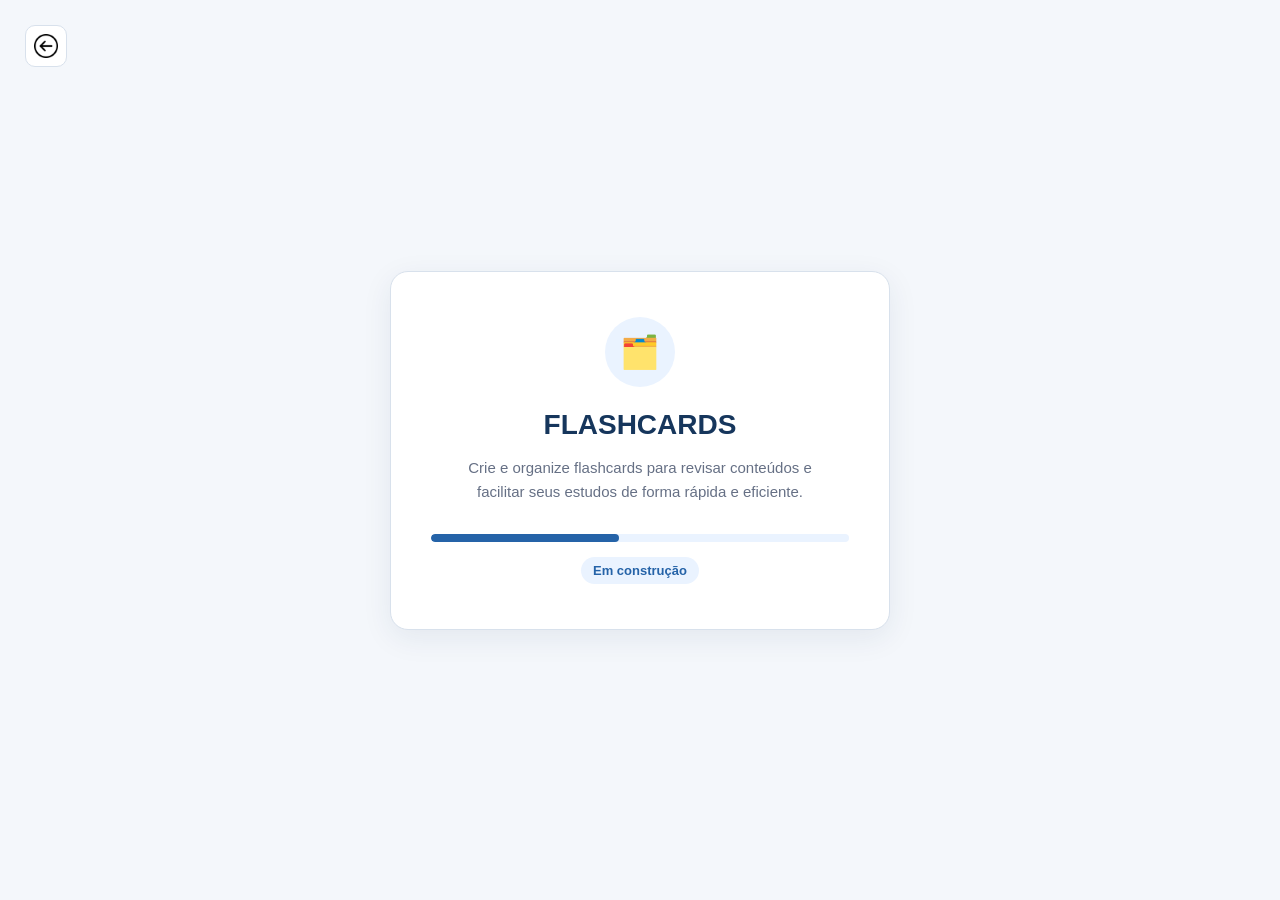
==== pages/flashcards.html @ f46c666d "Add files via upload" ====
<!DOCTYPE html>
<html lang="pt-br">

<head>
    <meta charset="UTF-8">
    <meta name="viewport" content="width=device-width, initial-scale=1.0">

    <title>Flashcards</title>

    <link rel="stylesheet" href="../style/workinprogress.css">
</head>

<body>

    <button id="voltar">
        <img src="../image/voltarbutton.png" alt="Voltar">
    </button>

    <main class="container">

        <section class="card">

            <div class="icone">🗂️</div>

            <h1>Flashcards</h1>

            <p>
                Crie e organize flashcards para revisar conteúdos
                e facilitar seus estudos de forma rápida e eficiente.
            </p>

            <div class="progresso">
                <div class="barra"></div>
            </div>

            <span class="status">Em construção</span>

        </section>

    </main>

    <script src="../scripts/workinprogress.js"></script>

</body>

</html>
---- style/workinprogress.css ----
:root {
    --azul-escuro: #16365c;
    --azul: #2563a8;
    --azul-claro: #eaf3ff;
    --texto: #1d2939;
    --texto-secundario: #667085;
    --borda: #d8e1ec;
    --fundo: #f4f7fb;
    --branco: #ffffff;
}

* {
    box-sizing: border-box;
    margin: 0;
    padding: 0;
}

body {
    min-height: 100vh;

    display: flex;
    flex-direction: column;

    background: var(--fundo);
    color: var(--texto);

    font-family: Arial, Helvetica, sans-serif;
}

/* BOTÃO VOLTAR */

#voltar {
    position: absolute;
    top: 25px;
    left: 25px;

    width: 42px;
    height: 42px;

    display: flex;
    align-items: center;
    justify-content: center;

    padding: 0;

    border: 1px solid var(--borda);
    border-radius: 10px;

    background: var(--branco);

    cursor: pointer;

    transition: 0.2s ease;
}

#voltar:hover {
    background: var(--azul-claro);
    border-color: var(--azul);
    transform: translateX(-2px);
}

#voltar img {
    width: 24px;
    height: 24px;

    object-fit: contain;
}

/* CONTAINER */

.container {
    flex: 1;

    display: flex;
    align-items: center;
    justify-content: center;

    padding: 30px;
}

/* CARD */

.card {
    width: 100%;
    max-width: 500px;

    padding: 45px 40px;

    text-align: center;

    background: var(--branco);

    border: 1px solid var(--borda);
    border-radius: 18px;

    box-shadow: 0 8px 30px rgba(22, 54, 92, 0.08);
}

/* ÍCONE */

.icone {
    width: 70px;
    height: 70px;

    display: flex;
    align-items: center;
    justify-content: center;

    margin: 0 auto 22px;

    border-radius: 50%;

    background: var(--azul-claro);

    font-size: 32px;
}

/* TÍTULO */

.card h1 {
    margin-bottom: 15px;

    color: var(--azul-escuro);

    font-size: 28px;
    font-weight: 700;
    text-transform: uppercase;
}

/* TEXTO */

.card p {
    max-width: 380px;

    margin: 0 auto;

    color: var(--texto-secundario);

    font-size: 15px;
    line-height: 1.6;
}

/* BARRA DE PROGRESSO */

.progresso {
    width: 100%;
    height: 8px;

    margin-top: 30px;

    overflow: hidden;

    border-radius: 10px;

    background: var(--azul-claro);
}

.barra {
    width: 45%;
    height: 100%;

    border-radius: 10px;

    background: var(--azul);
}

/* STATUS */

.status {
    display: inline-block;

    margin-top: 15px;

    padding: 6px 12px;

    border-radius: 20px;

    background: var(--azul-claro);
    color: var(--azul);

    font-size: 13px;
    font-weight: 600;
}

/* RESPONSIVIDADE */

@media (max-width: 600px) {

    #voltar {
        top: 15px;
        left: 15px;
    }

    .container {
        padding: 20px;
    }

    .card {
        padding: 35px 25px;
    }

    .card h1 {
        font-size: 23px;
    }

}
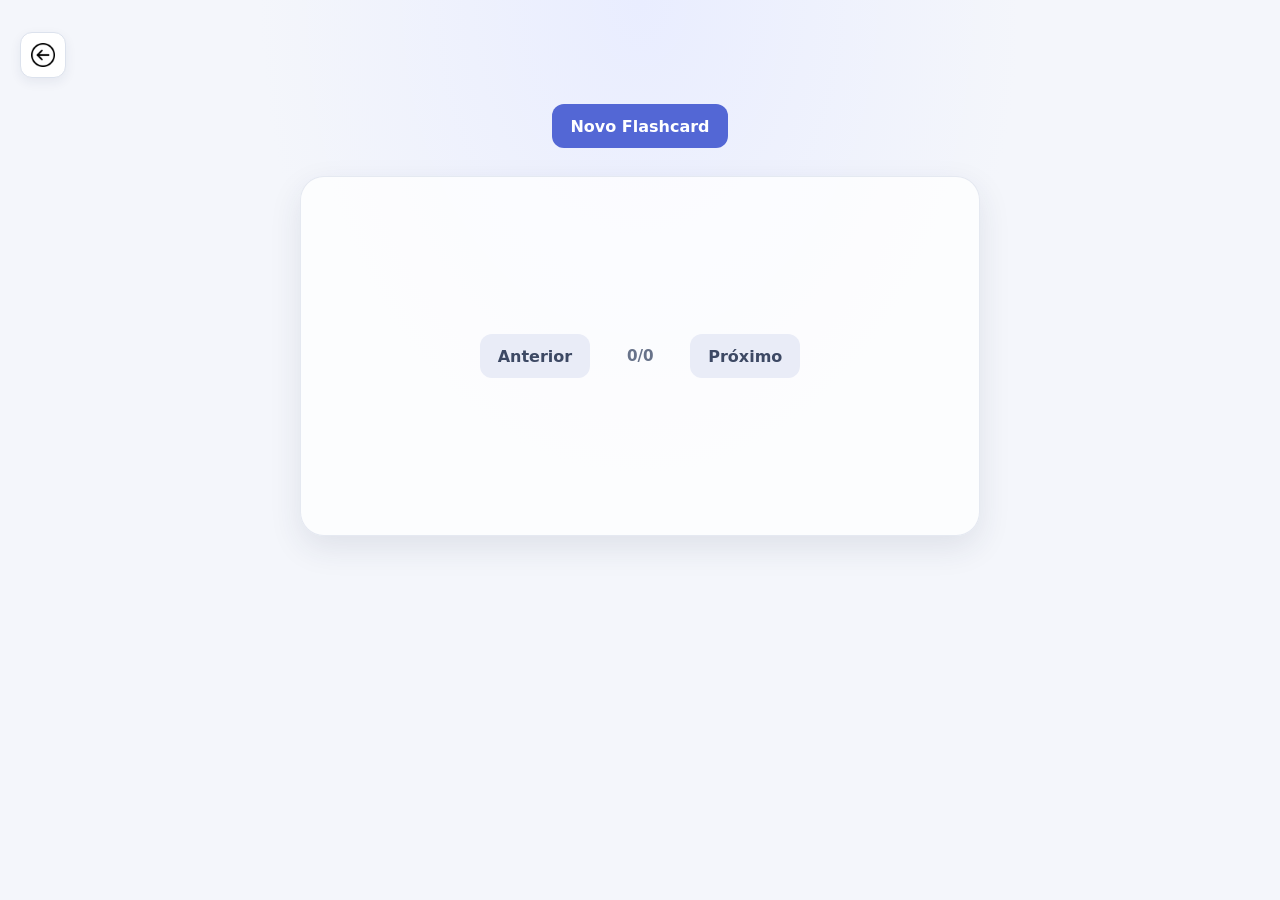
==== commit 082d9751: "Add files via upload" ====
--- a/pages/flashcards.html
+++ b/pages/flashcards.html
@@ -7,7 +7,7 @@
 
     <title>Flashcards</title>
 
-    <link rel="stylesheet" href="../style/workinprogress.css">
+    <link rel="stylesheet" href="../style/flashcards.css">
 </head>
 
 <body>
@@ -16,31 +16,28 @@
         <img src="../image/voltarbutton.png" alt="Voltar">
     </button>
 
-    <main class="container">
+    <button id="novoFlashcard">Novo Flashcard</button>
 
-        <section class="card">
+    <form id="formulario" hidden>
+        <input type="text" placeholder="Pergunta" id="pergunta" required>
+        <input type="text" placeholder="Resposta" id="resposta" required>
+        <button id="adicionar">Adicionar</button>
+    </form>
 
-            <div class="icone">🗂️</div>
+    <div id="exibicao"></div>
 
-            <h1>Flashcards</h1>
+    <div id="propriedades" hidden>
+        <button id="excluir">Excluir</button>
+        <button id="editar">Editar</button>
 
-            <p>
-                Crie e organize flashcards para revisar conteúdos
-                e facilitar seus estudos de forma rápida e eficiente.
-            </p>
+        <form id="edicao" hidden>
+            <input id="perguntaEdicao" placeholder="Editar pergunta">
+            <input id="respostaEdicao" placeholder="Editar resposta">
+            <button id="confirmarEdicao">Confirmar</button>
+        </form>
+    </div>
 
-            <div class="progresso">
-                <div class="barra"></div>
-            </div>
-
-            <span class="status">Em construção</span>
-
-        </section>
-
-    </main>
-
-    <script src="../scripts/workinprogress.js"></script>
+    <script src="../scripts/flashcards.js"></script>
 
 </body>
-
 </html>
--- a/style/flashcards.css
+++ b/style/flashcards.css
@@ -0,0 +1,280 @@
+/* Paleta e estilos gerais */
+:root {
+    color-scheme: light;
+    --fundo: #f4f6fb;
+    --superficie: #ffffff;
+    --texto: #20283a;
+    --texto-suave: #68738a;
+    --borda: #dce2ed;
+    --primaria: #5367d5;
+    --primaria-hover: #4053bd;
+    --perigo: #c84452;
+    --perigo-hover: #a9323f;
+    --sombra: 0 12px 32px rgb(35 48 82 / 10%);
+}
+
+* {
+    box-sizing: border-box;
+}
+
+body {
+    min-height: 100vh;
+    margin: 0;
+    padding: 32px 20px 56px;
+    background:
+        radial-gradient(ellipse at top, #e9edff 0, transparent 42%),
+        var(--fundo);
+    color: var(--texto);
+    font-family: Inter, ui-sans-serif, system-ui, -apple-system, BlinkMacSystemFont,
+        "Segoe UI", sans-serif;
+}
+
+button,
+input {
+    font: inherit;
+}
+
+button {
+    min-height: 44px;
+    padding: 10px 18px;
+    border: 0;
+    border-radius: 12px;
+    background: var(--primaria);
+    color: #fff;
+    font-weight: 650;
+    cursor: pointer;
+    transition: background-color 160ms ease, transform 160ms ease,
+        box-shadow 160ms ease;
+}
+
+button:hover:not(:disabled) {
+    background: var(--primaria-hover);
+    box-shadow: 0 6px 16px rgb(83 103 213 / 22%);
+    transform: translateY(-1px);
+}
+
+button:active:not(:disabled) {
+    transform: translateY(0);
+}
+
+button:focus-visible,
+input:focus-visible {
+    outline: 3px solid rgb(83 103 213 / 35%);
+    outline-offset: 3px;
+}
+
+button:disabled {
+    background: #c7ccda;
+    cursor: not-allowed;
+    box-shadow: none;
+}
+
+/* hidden deve continuar valendo mesmo para elementos com display definido abaixo */
+[hidden] {
+    display: none !important;
+}
+
+/* Voltar */
+#voltar {
+    display: grid;
+    width: 46px;
+    min-height: 46px;
+    padding: 10px;
+    place-items: center;
+    border: 1px solid var(--borda);
+    background: var(--superficie);
+    box-shadow: 0 4px 12px rgb(35 48 82 / 7%);
+}
+
+#voltar:hover {
+    background: #eef0ff;
+}
+
+#voltar img {
+    display: block;
+    width: 24px;
+    height: 24px;
+    object-fit: contain;
+}
+
+/* Ação para criar um cartão */
+#novoFlashcard {
+    display: block;
+    margin: 26px auto 20px;
+}
+
+/* Formulários */
+#formulario,
+#edicao {
+    width: min(100%, 560px);
+    margin: 0 auto 24px;
+    padding: 22px;
+    border: 1px solid var(--borda);
+    border-radius: 18px;
+    background: var(--superficie);
+    box-shadow: var(--sombra);
+}
+
+#formulario {
+    display: grid;
+    grid-template-columns: 1fr 1fr auto;
+    gap: 12px;
+    align-items: center;
+}
+
+#edicao {
+    display: grid;
+    grid-template-columns: 1fr 1fr auto;
+    gap: 12px;
+    align-items: center;
+    margin: 16px 0 0;
+    padding: 16px;
+    box-shadow: none;
+}
+
+input {
+    width: 100%;
+    min-width: 0;
+    min-height: 44px;
+    padding: 10px 12px;
+    border: 1px solid var(--borda);
+    border-radius: 10px;
+    background: #fbfcff;
+    color: var(--texto);
+}
+
+input::placeholder {
+    color: #9099aa;
+}
+
+input:focus {
+    border-color: var(--primaria);
+    background: #fff;
+}
+
+/* Área do cartão e navegação */
+#exibicao {
+    display: flex;
+    width: min(100%, 680px);
+    min-height: 360px;
+    margin: 28px auto;
+    padding: 24px;
+    flex-wrap: wrap;
+    gap: 18px;
+    align-items: center;
+    justify-content: center;
+    border: 1px solid rgb(220 226 237 / 75%);
+    border-radius: 24px;
+    background: rgb(255 255 255 / 75%);
+    box-shadow: var(--sombra);
+}
+
+#exibicao > button:not(.flashcard) {
+    background: #e9ecf7;
+    color: #3d4964;
+}
+
+#exibicao > button:not(.flashcard):hover:not(:disabled) {
+    background: #dce2f4;
+    box-shadow: none;
+}
+
+#exibicao label {
+    min-width: 64px;
+    color: var(--texto-suave);
+    font-size: 0.95rem;
+    font-weight: 650;
+    text-align: center;
+}
+
+/* Flashcard */
+.flashcard {
+    display: grid;
+    width: min(100%, 480px);
+    min-height: 240px;
+    padding: 32px;
+    place-items: center;
+    border: 1px solid #d8def6;
+    border-radius: 22px;
+    background: #edf1ff;
+    color: #293d79;
+    box-shadow: 0 12px 28px rgb(50 68 130 / 12%);
+    font-size: clamp(1.25rem, 3vw, 1.8rem);
+    line-height: 1.45;
+    text-align: center;
+    white-space: normal;
+    overflow-wrap: anywhere;
+}
+
+/* Classes aplicadas pelo JavaScript conforme o lado exibido */
+.flashcard.pergunta {
+    border-color: #d8def6;
+    background: #edf1ff;
+    color: #293d79;
+}
+
+.flashcard.resposta {
+    border-color: #c9e9d3;
+    background: #eaf8ee;
+    color: #285b39;
+}
+
+/* Botões Editar e Excluir */
+#propriedades {
+    display: flex;
+    width: min(100%, 680px);
+    margin: 0 auto;
+    flex-wrap: wrap;
+    gap: 12px;
+    align-items: flex-start;
+    justify-content: center;
+}
+
+#excluir {
+    background: var(--perigo);
+}
+
+#excluir:hover:not(:disabled) {
+    background: var(--perigo-hover);
+}
+
+/* Telas estreitas */
+@media (max-width: 600px) {
+    body {
+        padding: 20px 14px 36px;
+    }
+
+    #formulario,
+    #edicao {
+        grid-template-columns: 1fr;
+        padding: 16px;
+    }
+
+    #formulario button,
+    #edicao button {
+        width: 100%;
+    }
+
+    #exibicao {
+        min-height: 320px;
+        margin: 20px auto;
+        padding: 16px;
+        gap: 12px;
+        border-radius: 18px;
+    }
+
+    .flashcard {
+        min-height: 210px;
+        padding: 24px 18px;
+        border-radius: 18px;
+    }
+}
+
+@media (prefers-reduced-motion: reduce) {
+    *,
+    *::before,
+    *::after {
+        scroll-behavior: auto !important;
+        transition-duration: 0.01ms !important;
+    }
+}
